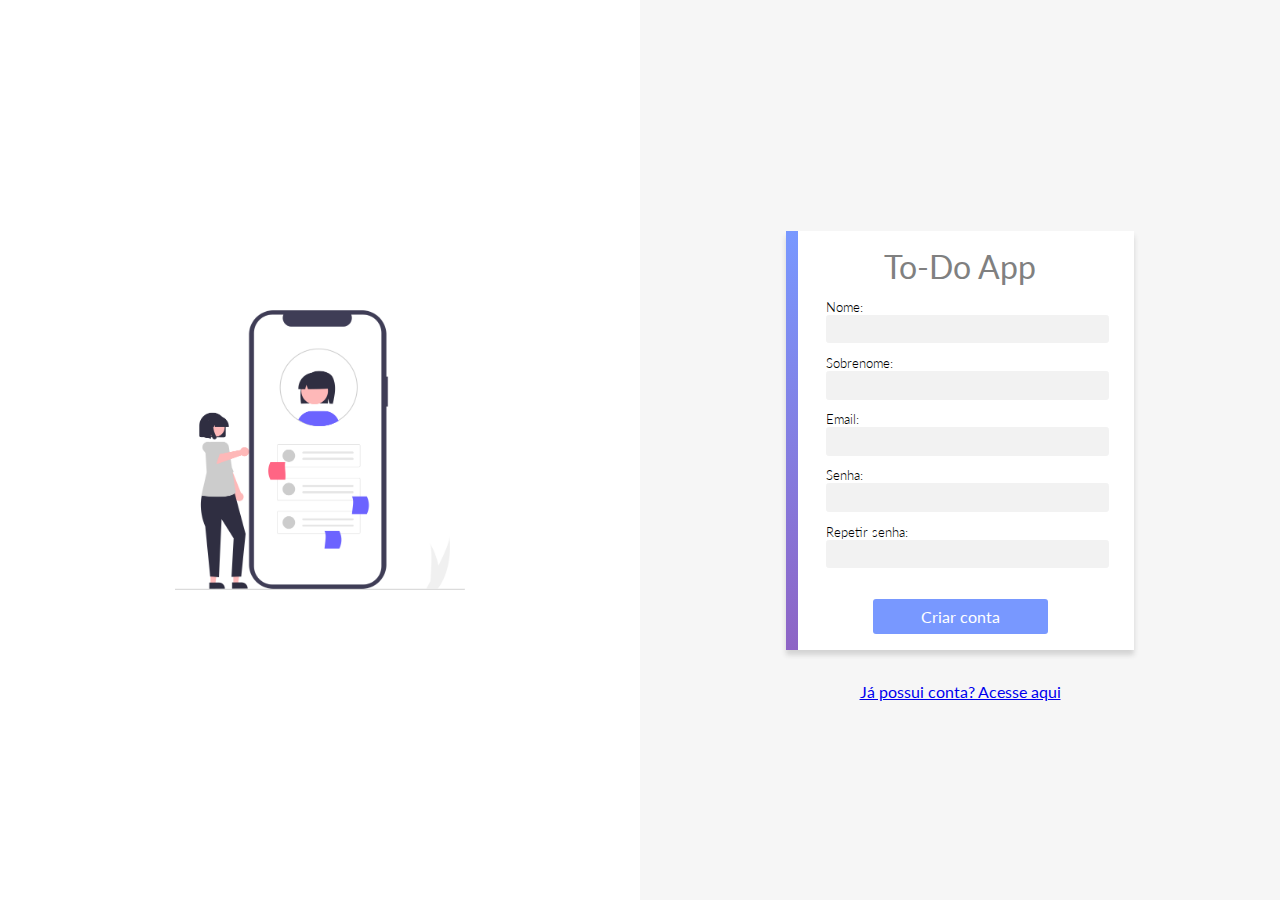
==== signup.html @ 73cc6142 "first commit" ====
<!DOCTYPE html>
<html lang="pt-BR">

<head>
  <meta charset="UTF-8">
  <meta http-equiv="X-UA-Compatible" content="IE=edge">
  <meta name="viewport" content="width=device-width, initial-scale=1.0">
  <title>To-Do App</title>

  <!-- ---------------- estilos compartilhados entre login e signup ---------------- -->
  <link rel="stylesheet" href="styles/acesso.css">

  <!-- ---------------------- lógica aplicada no registro -------------------- -->
  <script src="/scripts/utils.js"></script>
  <script src="/scripts/signup.js"></script>

</head>

<body>

  <div class="left">
    <img src="./assets/pessoa-signup.png" alt="">
  </div>
  <div class="right">
    <form>
      <div class="form-header">
        <p>To-Do App</p>
      </div>

      <label>
        Nome:
        <input type="text">
      </label>
      <label>
        Sobrenome:
        <input type="text">
      </label>
      <label>
        Email:
        <input type="email">
      </label>
      <label>
        Senha:
        <input type="password">
      </label>
      <label>
        Repetir senha:
        <input type="password">
      </label>

      <button>Criar conta</button>

    </form>
    <div class="ingressar">
      <a href="index.html">Já possui conta? Acesse aqui</a>
    </div>
  </div>

</body>

</html>
---- styles/acesso.css ----
@import url('./common.css');

body{
  display: flex;
}

h1 {
  color: rgb(116, 116, 116);
  font-weight: 300;
  margin: .5em 0;
}

form {
  position: relative;
  max-width: 26em;
  background-color: white;
  display: flex;
  align-items: center;
  flex-direction: column;
  margin: 2em auto;
  box-shadow: 0 5px 5px lightgrey;
  padding: 1em 2.5em;
  box-sizing: border-box;
}

form:after {
  position: absolute;
  content: '';
  width: .7em;
  height: 100%;
  top: 0;
  left: 0;
  background: linear-gradient(var(--primary), var(--secondary));
}


input {
  width: 100%;
  padding: .4em .5em;
  background-color: var(--app-grey);
  border: 1px solid var(--app-grey);
  border-radius: .2em;
}

input:focus {
  outline: none;
  border: 1px solid lightgrey;
}

label {
  width: 100%;
  font-weight: 300;
  margin-bottom: -.1em;
  margin-top: 1em;
  font-size: .8em;
}

button {
  padding: .5em 3em;
  background-color: var(--primary);
  color: white;
  margin-top: 2em;
  font-weight: 400;
  font-size: 1em;
}

.form-header {
  color: grey;
  font-size: 2em;
}
.ingressar{
  text-align: center;
}
.left{
  width: 50%;  
  background-color: white;
  text-align: center;
  display: flex;
  align-items: center;
  justify-content: center;
}
.left img{
  width:60%;
}
.right{
  width: 50%;
  display: flex;
  flex-direction: column;
  align-items: center;
  justify-content: center;
}
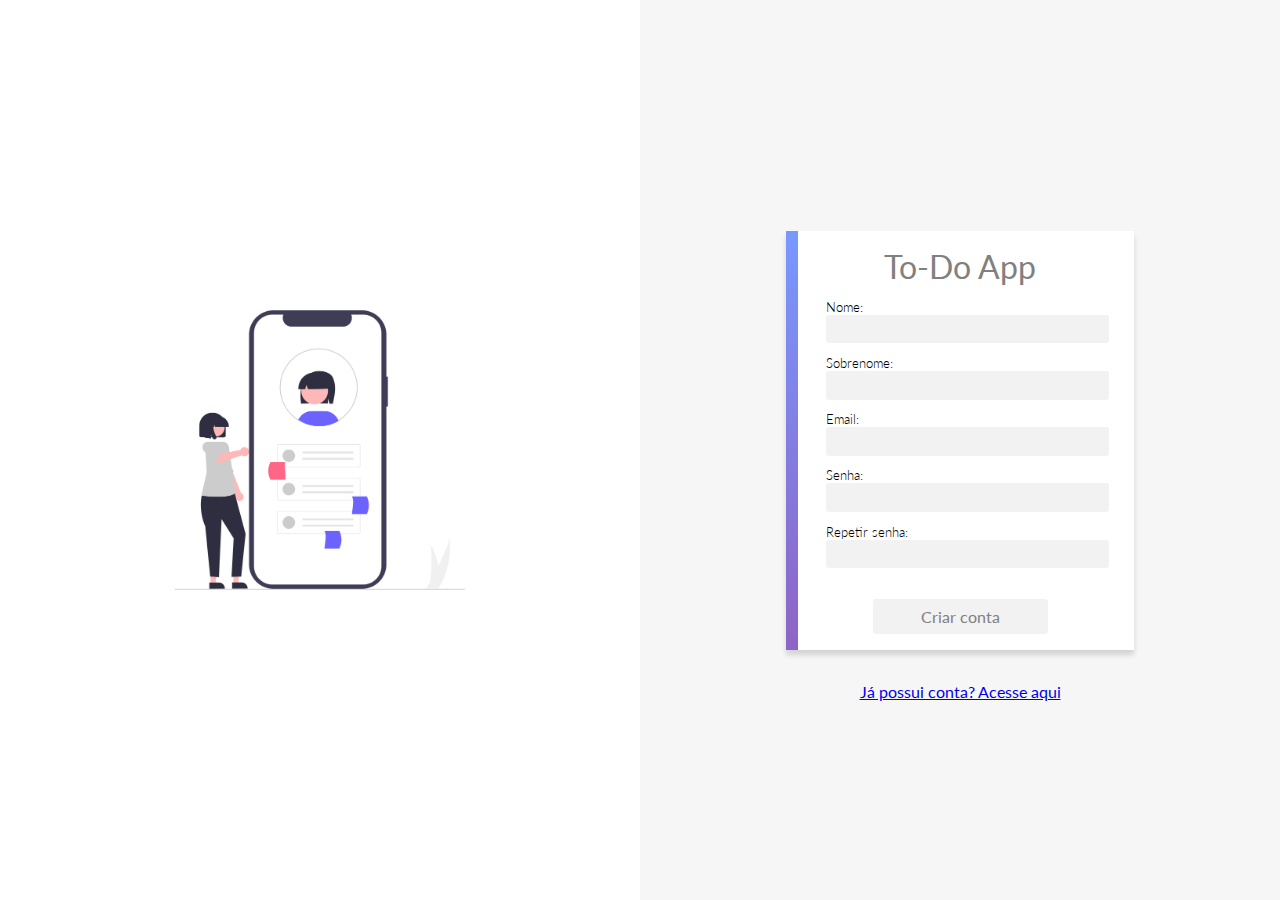
==== commit 7e6dcf4d: "Corrige a validação do login, cria a validação do sign-up e renomeia o config para strings" ====
--- a/signup.html
+++ b/signup.html
@@ -11,8 +11,9 @@
   <link rel="stylesheet" href="styles/acesso.css">
 
   <!-- ---------------------- lógica aplicada no registro -------------------- -->
-  <script src="/scripts/utils.js"></script>
-  <script src="/scripts/signup.js"></script>
+  <script src="/scripts/validacoes/strings.js"></script>
+  <script src="/scripts/validacoes/utils.js"></script>
+  <script src="/scripts/login/signup.js" defer></script>
 
 </head>
 
@@ -29,26 +30,31 @@
 
       <label>
         Nome:
-        <input type="text">
+        <input id="imputNome" type="text">
+        <small class="error" id="validacaoNome"></small>
       </label>
       <label>
         Sobrenome:
-        <input type="text">
+        <input id="imputSobreNome" type="text">
+        <small class="error" id="validacaoSobreNome"></small>
       </label>
       <label>
         Email:
-        <input type="email">
+        <input id="imputEmail" type="email">
+        <small class="error" id="validacaoEmail"></small>
       </label>
       <label>
         Senha:
-        <input type="password">
+        <input id="imputSenha" type="password">
+        <small class="error" id="validacaoSenha"></small>
       </label>
       <label>
         Repetir senha:
-        <input type="password">
+        <input id="imputRepeteSenha" type="password">
+        <small class="error" id="validacaoRepeteSenha"></small>
       </label>
 
-      <button>Criar conta</button>
+      <button id="btnCriarConta" type="submit" >Criar conta</button>
 
     </form>
     <div class="ingressar">
--- a/styles/acesso.css
+++ b/styles/acesso.css
@@ -33,6 +33,12 @@
   background: linear-gradient(var(--primary), var(--secondary));
 }
 
+small.error{
+  display: flex;
+  font-weight: bold;
+  color: #E9554EBB;
+  position: absolute;
+}
 
 input {
   width: 100%;
@@ -57,8 +63,8 @@
 
 button {
   padding: .5em 3em;
-  background-color: var(--primary);
-  color: white;
+  background-color: var(--app-grey);
+  color: grey;
   margin-top: 2em;
   font-weight: 400;
   font-size: 1em;
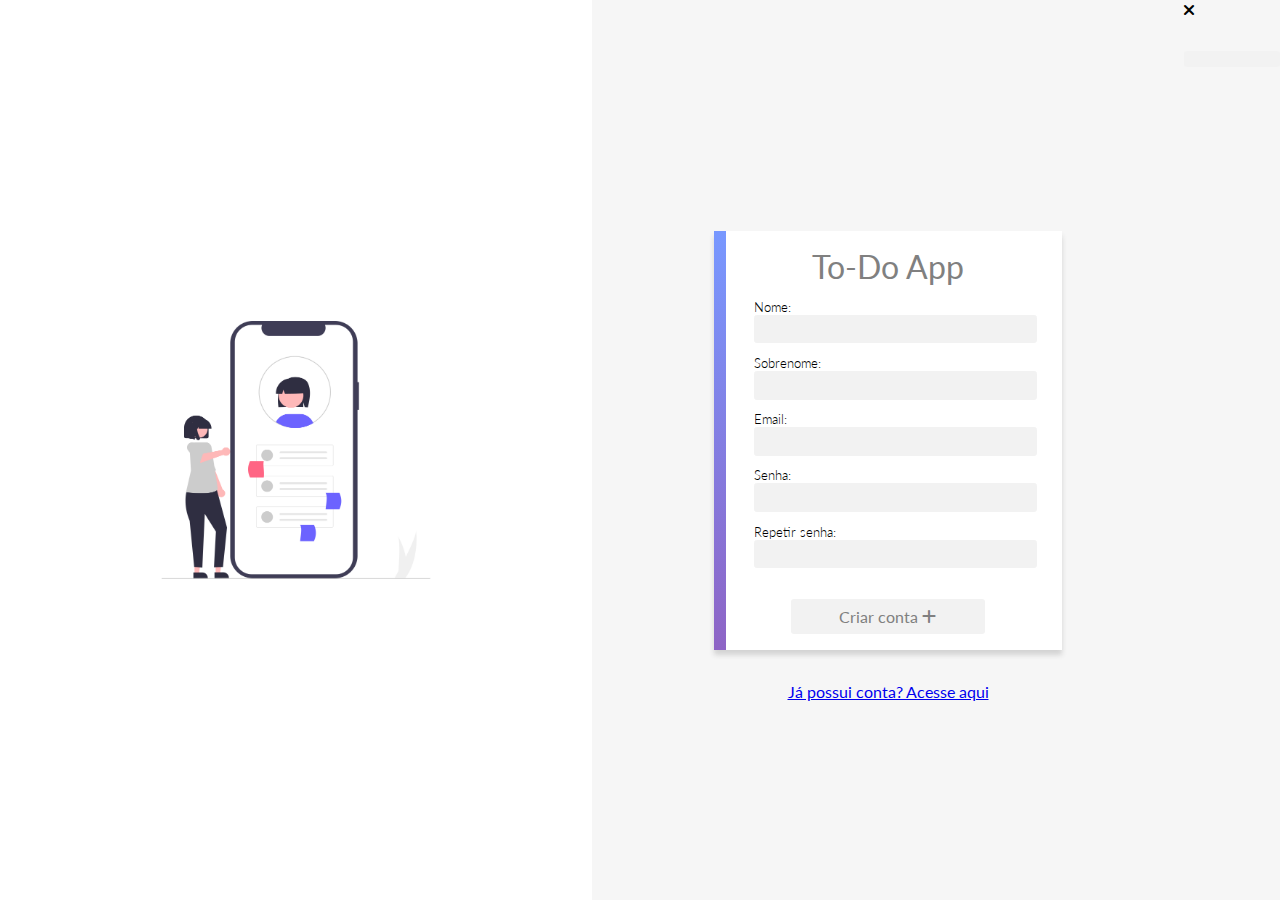
==== commit e8b4885a: "adiciona o boostrap, mensagens de alerta e requisição ao servidor" ====
--- a/signup.html
+++ b/signup.html
@@ -5,7 +5,15 @@
   <meta charset="UTF-8">
   <meta http-equiv="X-UA-Compatible" content="IE=edge">
   <meta name="viewport" content="width=device-width, initial-scale=1.0">
+  <link rel="icon" type="image/x-icon" href="assets/favicon.ico">
   <title>To-Do App</title>
+
+   <!-- Bootstrap CSS -->
+   <link href="https://cdn.jsdelivr.net/npm/bootstrap@5.0.2/dist/css/bootstrap.min.css" rel="stylesheet" integrity="sha384-EVSTQN3/azprG1Anm3QDgpJLIm9Nao0Yz1ztcQTwFspd3yD65VohhpuuCOmLASjC" crossorigin="anonymous">
+   <script src="https://cdn.jsdelivr.net/npm/@popperjs/core@2.9.2/dist/umd/popper.min.js" integrity="sha384-IQsoLXl5PILFhosVNubq5LC7Qb9DXgDA9i+tQ8Zj3iwWAwPtgFTxbJ8NT4GN1R8p" crossorigin="anonymous"> </script>
+   <script src="https://cdn.jsdelivr.net/npm/bootstrap@5.0.2/dist/js/bootstrap.min.js" integrity="sha384-cVKIPhGWiC2Al4u+LWgxfKTRIcfu0JTxR+EQDz/bgldoEyl4H0zUF0QKbrJ0EcQF" crossorigin="anonymous"></script>
+   <link rel="stylesheet" href="https://cdn.jsdelivr.net/npm/bootstrap-icons@1.7.2/font/bootstrap-icons.css">
+   <link rel="stylesheet" href="https://cdnjs.cloudflare.com/ajax/libs/font-awesome/6.0.0-beta3/css/all.min.css">
 
   <!-- ---------------- estilos compartilhados entre login e signup ---------------- -->
   <link rel="stylesheet" href="styles/acesso.css">
@@ -54,7 +62,7 @@
         <small class="error" id="validacaoRepeteSenha"></small>
       </label>
 
-      <button id="btnCriarConta" type="submit" >Criar conta</button>
+      <button id="btnCriarConta" type="submit" >Criar conta <i class="fa-solid fa-plus"></i></button>
 
     </form>
     <div class="ingressar">
@@ -62,6 +70,15 @@
     </div>
   </div>
 
+  <div class="toast-container position-fixed top-0 end-0 p-3">
+    <div class="toast align-items-center text-white bg-success border-0" id="toastSuccess" role="alert" aria-live="assertive" aria-atomic="true">
+      <div class="d-flex">
+        <div class="toast-body" id="toastBody"><i class="fa-solid fa-xmark"></i> </div>
+        <button type="button" class="btn-close me-2 m-auto" data-bs-dismiss="toast" aria-label="Close"></button>
+      </div>
+    </div>
+  </div>
+
 </body>
 
 </html>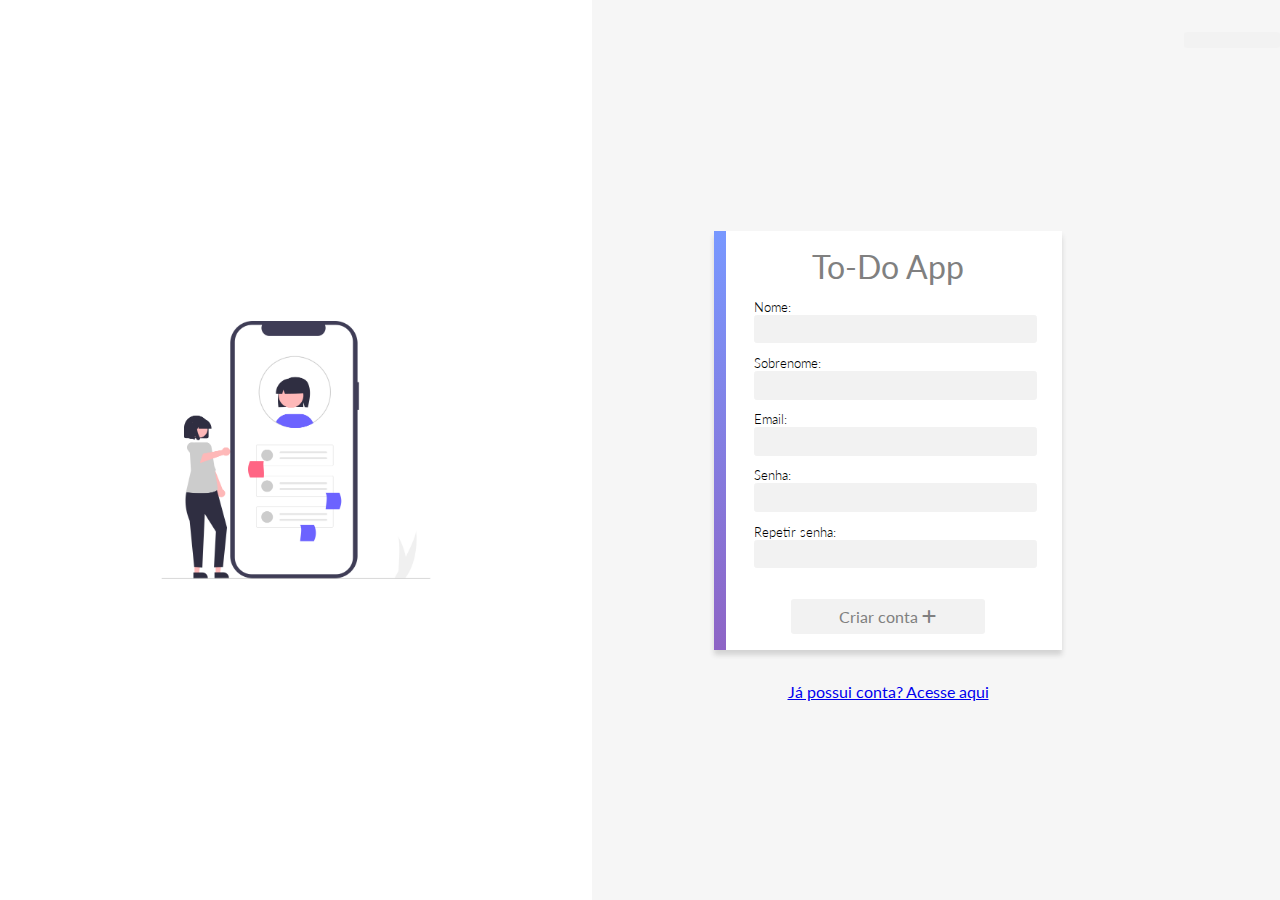
==== commit 95f644bc: "ajustes" ====
--- a/signup.html
+++ b/signup.html
@@ -8,12 +8,12 @@
   <link rel="icon" type="image/x-icon" href="assets/favicon.ico">
   <title>To-Do App</title>
 
-   <!-- Bootstrap CSS -->
-   <link href="https://cdn.jsdelivr.net/npm/bootstrap@5.0.2/dist/css/bootstrap.min.css" rel="stylesheet" integrity="sha384-EVSTQN3/azprG1Anm3QDgpJLIm9Nao0Yz1ztcQTwFspd3yD65VohhpuuCOmLASjC" crossorigin="anonymous">
-   <script src="https://cdn.jsdelivr.net/npm/@popperjs/core@2.9.2/dist/umd/popper.min.js" integrity="sha384-IQsoLXl5PILFhosVNubq5LC7Qb9DXgDA9i+tQ8Zj3iwWAwPtgFTxbJ8NT4GN1R8p" crossorigin="anonymous"> </script>
-   <script src="https://cdn.jsdelivr.net/npm/bootstrap@5.0.2/dist/js/bootstrap.min.js" integrity="sha384-cVKIPhGWiC2Al4u+LWgxfKTRIcfu0JTxR+EQDz/bgldoEyl4H0zUF0QKbrJ0EcQF" crossorigin="anonymous"></script>
-   <link rel="stylesheet" href="https://cdn.jsdelivr.net/npm/bootstrap-icons@1.7.2/font/bootstrap-icons.css">
-   <link rel="stylesheet" href="https://cdnjs.cloudflare.com/ajax/libs/font-awesome/6.0.0-beta3/css/all.min.css">
+  <!-- Bootstrap CSS -->
+  <link href="https://cdn.jsdelivr.net/npm/bootstrap@5.0.2/dist/css/bootstrap.min.css" rel="stylesheet" integrity="sha384-EVSTQN3/azprG1Anm3QDgpJLIm9Nao0Yz1ztcQTwFspd3yD65VohhpuuCOmLASjC" crossorigin="anonymous">
+  <script src="https://cdn.jsdelivr.net/npm/@popperjs/core@2.9.2/dist/umd/popper.min.js" integrity="sha384-IQsoLXl5PILFhosVNubq5LC7Qb9DXgDA9i+tQ8Zj3iwWAwPtgFTxbJ8NT4GN1R8p" crossorigin="anonymous"> </script>
+  <script src="https://cdn.jsdelivr.net/npm/bootstrap@5.0.2/dist/js/bootstrap.min.js" integrity="sha384-cVKIPhGWiC2Al4u+LWgxfKTRIcfu0JTxR+EQDz/bgldoEyl4H0zUF0QKbrJ0EcQF" crossorigin="anonymous"></script>
+  <link rel="stylesheet" href="https://cdn.jsdelivr.net/npm/bootstrap-icons@1.7.2/font/bootstrap-icons.css">
+  <link rel="stylesheet" href="https://cdnjs.cloudflare.com/ajax/libs/font-awesome/6.0.0-beta3/css/all.min.css">
 
   <!-- ---------------- estilos compartilhados entre login e signup ---------------- -->
   <link rel="stylesheet" href="styles/acesso.css">
@@ -71,9 +71,9 @@
   </div>
 
   <div class="toast-container position-fixed top-0 end-0 p-3">
-    <div class="toast align-items-center text-white bg-success border-0" id="toastSuccess" role="alert" aria-live="assertive" aria-atomic="true">
+    <div class="toast align-items-center text-white bg-success border-0" id="toast" role="alert" aria-live="assertive" aria-atomic="true">
       <div class="d-flex">
-        <div class="toast-body" id="toastBody"><i class="fa-solid fa-xmark"></i> </div>
+        <div class="toast-body" id="toastBody"> </div>
         <button type="button" class="btn-close me-2 m-auto" data-bs-dismiss="toast" aria-label="Close"></button>
       </div>
     </div>
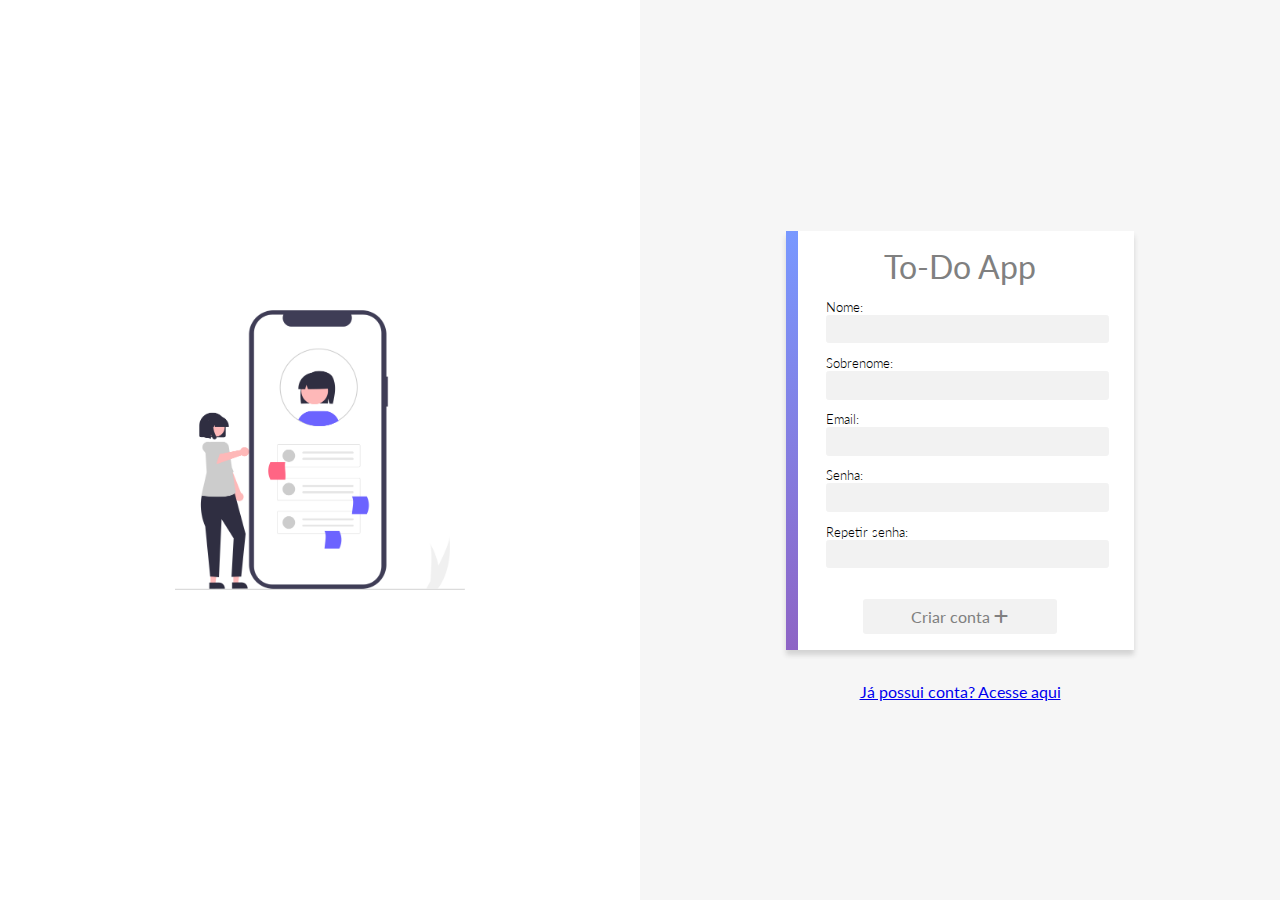
==== commit 9963a465: "remove o toast container do singup" ====
--- a/signup.html
+++ b/signup.html
@@ -38,27 +38,27 @@
 
       <label>
         Nome:
-        <input id="imputNome" type="text">
+        <input id="imputNome" type="text" autocomplete="off">
         <small class="error" id="validacaoNome"></small>
       </label>
       <label>
         Sobrenome:
-        <input id="imputSobreNome" type="text">
+        <input id="imputSobreNome" type="text" autocomplete="off">
         <small class="error" id="validacaoSobreNome"></small>
       </label>
       <label>
         Email:
-        <input id="imputEmail" type="email">
+        <input id="imputEmail" type="email" autocomplete="off">
         <small class="error" id="validacaoEmail"></small>
       </label>
       <label>
         Senha:
-        <input id="imputSenha" type="password">
+        <input id="imputSenha" type="password" autocomplete="off">
         <small class="error" id="validacaoSenha"></small>
       </label>
       <label>
         Repetir senha:
-        <input id="imputRepeteSenha" type="password">
+        <input id="imputRepeteSenha" type="password" autocomplete="off">
         <small class="error" id="validacaoRepeteSenha"></small>
       </label>
 
@@ -69,16 +69,6 @@
       <a href="index.html">Já possui conta? Acesse aqui</a>
     </div>
   </div>
-
-  <div class="toast-container position-fixed top-0 end-0 p-3">
-    <div class="toast align-items-center text-white bg-success border-0" id="toast" role="alert" aria-live="assertive" aria-atomic="true">
-      <div class="d-flex">
-        <div class="toast-body" id="toastBody"> </div>
-        <button type="button" class="btn-close me-2 m-auto" data-bs-dismiss="toast" aria-label="Close"></button>
-      </div>
-    </div>
-  </div>
-
 </body>
 
 </html>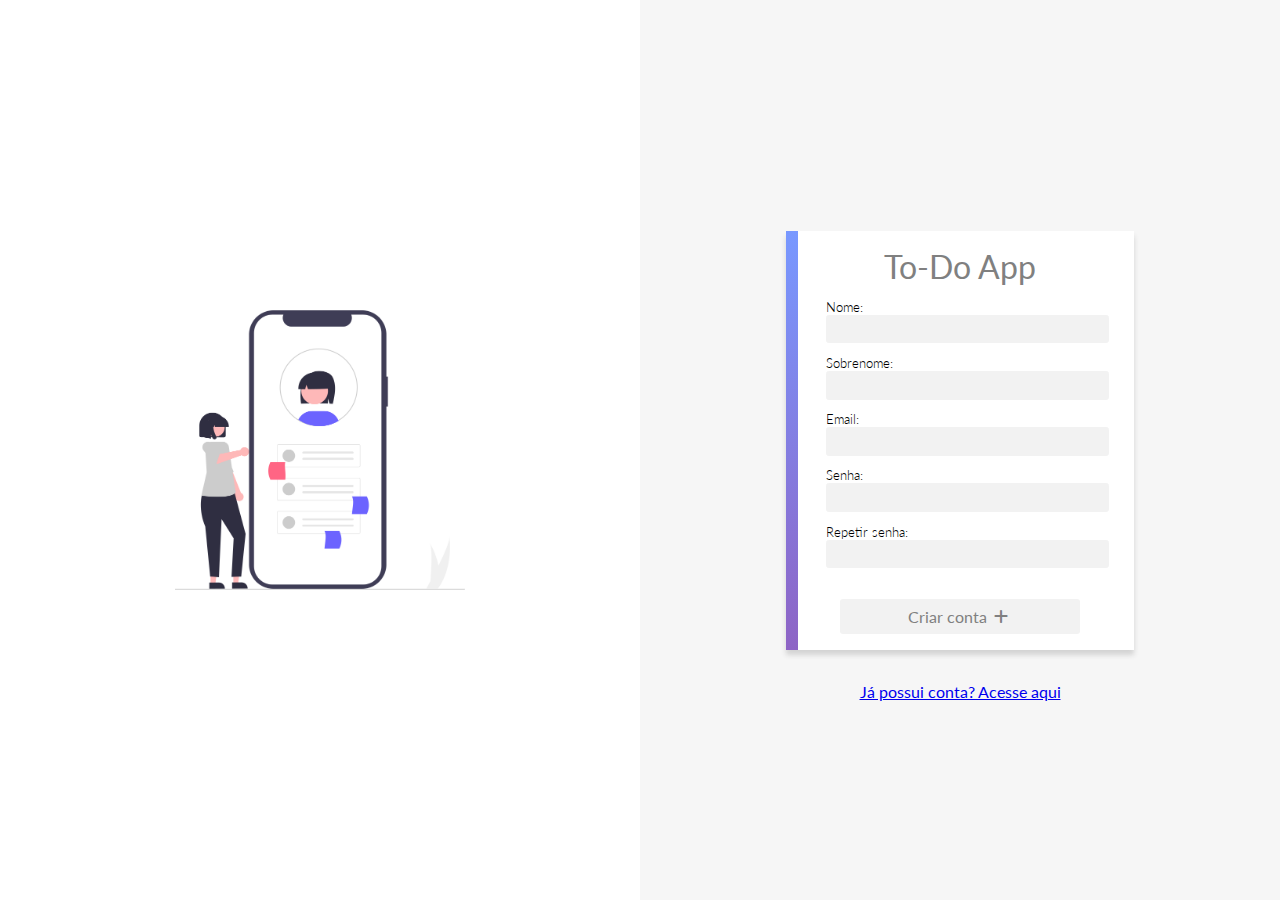
==== commit a1de7982: "implemetando skeleton" ====
--- a/signup.html
+++ b/signup.html
@@ -19,9 +19,9 @@
   <link rel="stylesheet" href="styles/acesso.css">
 
   <!-- ---------------------- lógica aplicada no registro -------------------- -->
-  <script src="/scripts/validacoes/strings.js"></script>
-  <script src="/scripts/validacoes/utils.js"></script>
-  <script src="/scripts/login/signup.js" defer></script>
+  <script src="./scripts/validacoes/strings.js"></script>
+  <script src="./scripts/validacoes/utils.js"></script>
+  <script src="./scripts/login/signup.js" defer></script>
 
 </head>
 
--- a/styles/acesso.css
+++ b/styles/acesso.css
@@ -62,12 +62,13 @@
 }
 
 button {
-  padding: .5em 3em;
+  padding: .5em 2em;
   background-color: var(--app-grey);
   color: grey;
   margin-top: 2em;
   font-weight: 400;
   font-size: 1em;
+  width: 90%;
 }
 
 .form-header {
@@ -94,4 +95,8 @@
   flex-direction: column;
   align-items: center;
   justify-content: center;
+}
+
+i{
+  margin: 0 3px 0 3px;
 }